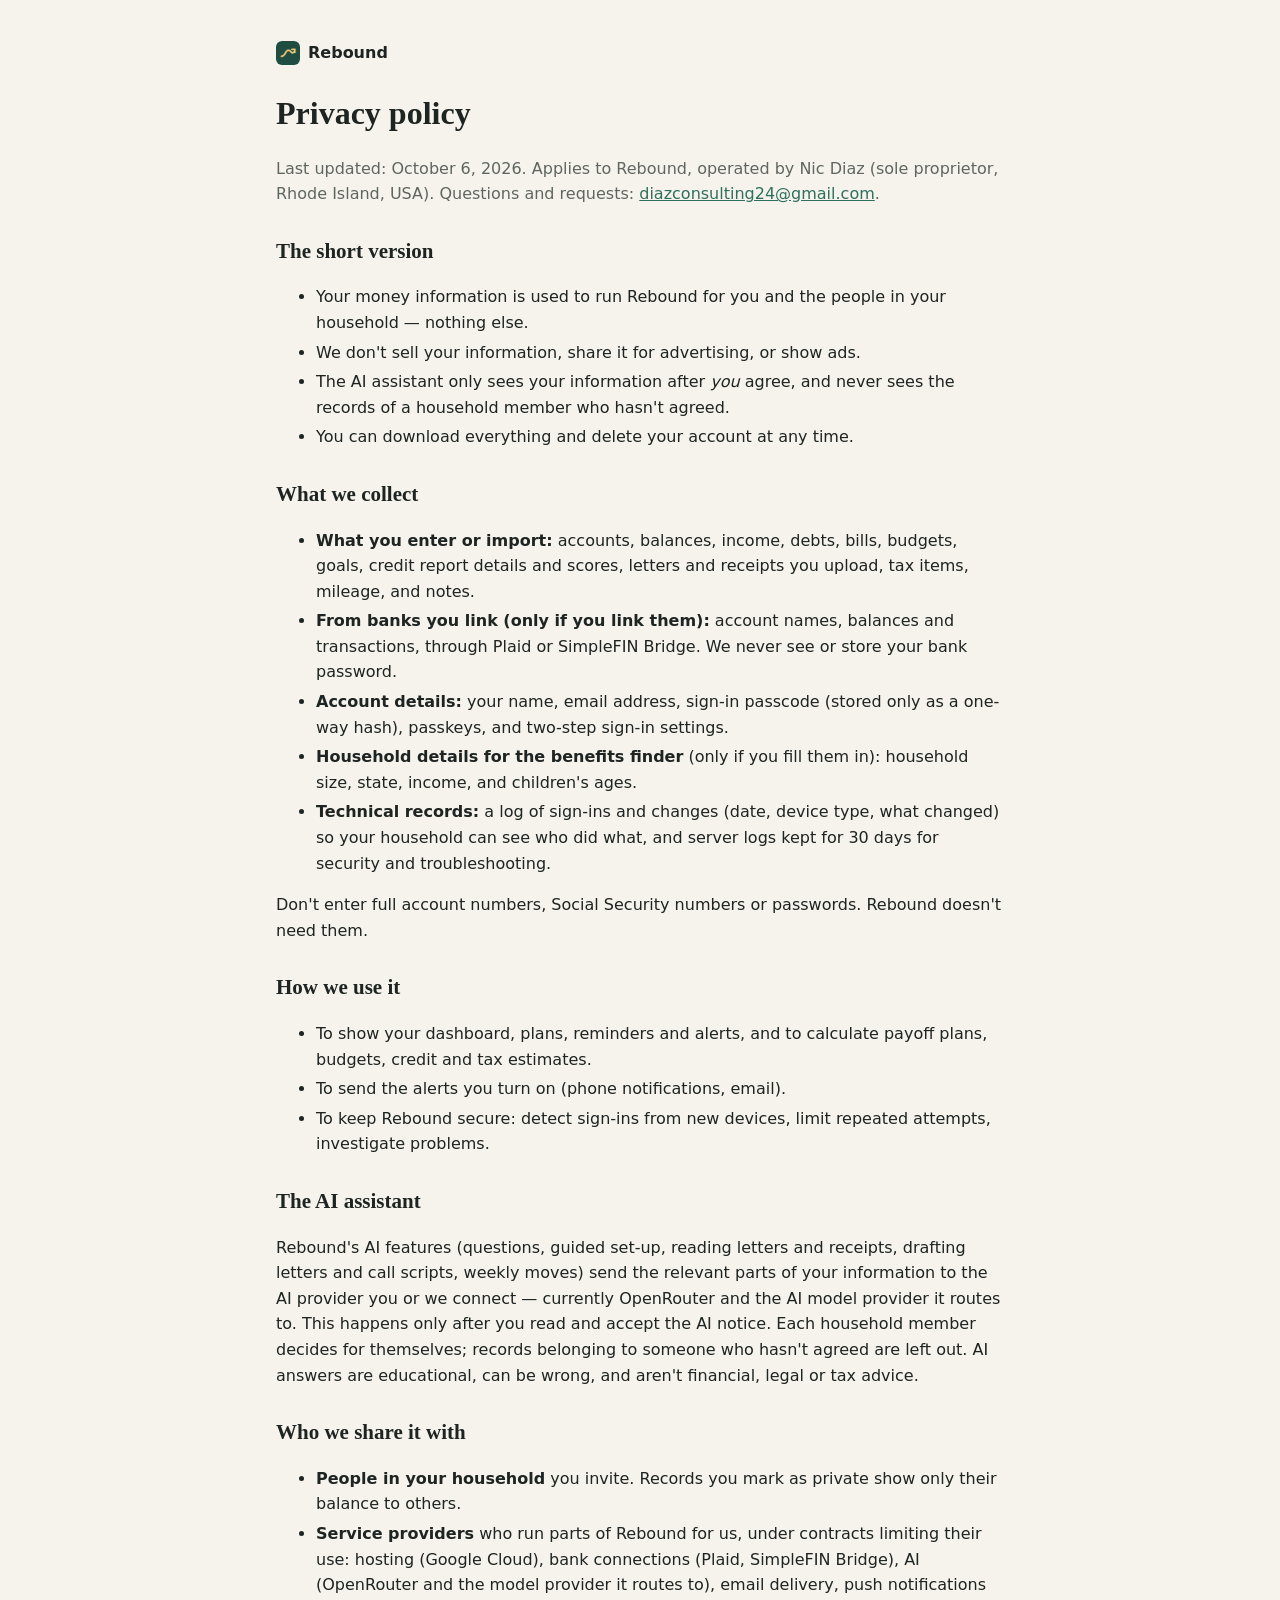
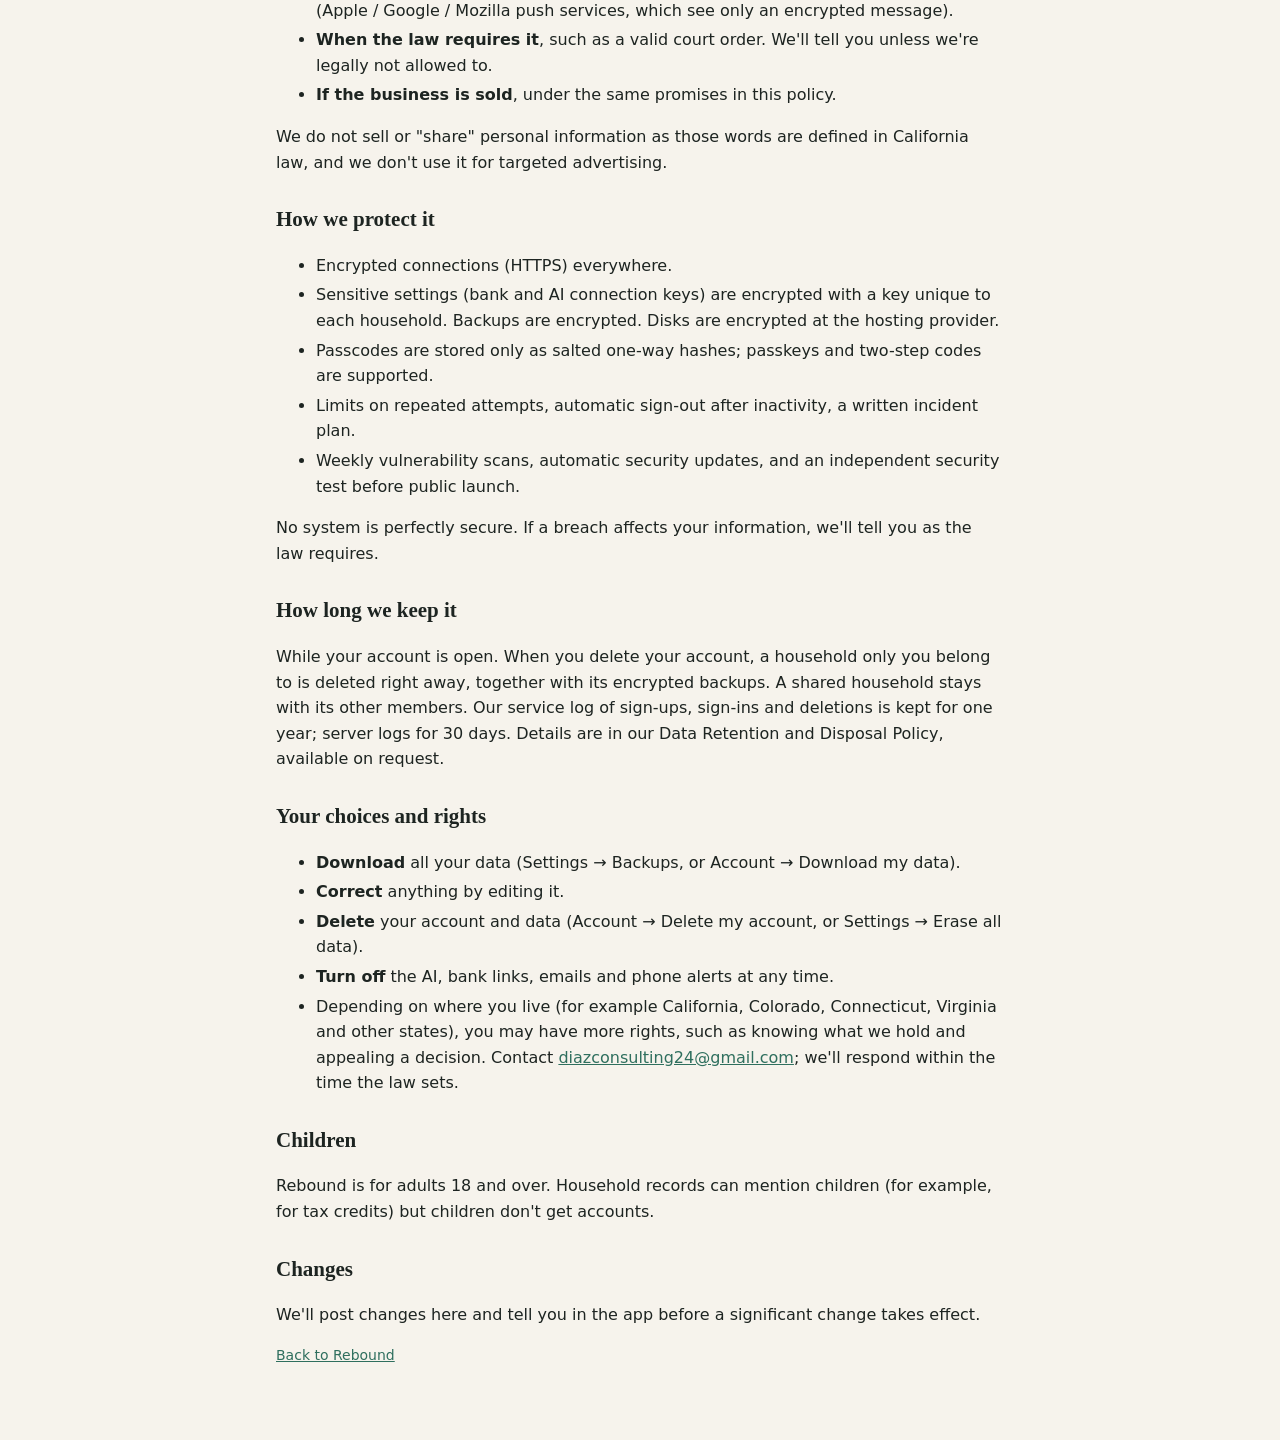
==== privacy.html @ acac7c8a "Add public privacy policy and link it from the home page Co-Authored-By: Claude Opus 5.5 <noreply@an" ====
<!doctype html>
<html lang="en">
<head>
  <meta charset="utf-8">
  <meta name="viewport" content="width=device-width, initial-scale=1">
  <meta name="theme-color" content="#1f4d42">
  <title>Privacy policy · Rebound</title>
  <link rel="icon" href="icon.png">
  <link rel="stylesheet" href="site.css">
</head>
<body class="legal-page">
<main class="legal" id="top">
  <p><a class="brand-link" href="./"><img src="icon.png" alt="" width="24" height="24" style="border-radius:6px"> Rebound</a></p>
  <h1>Privacy policy</h1>
  <p class="muted">Last updated: October 6, 2026. Applies to Rebound, operated by Nic Diaz (sole proprietor, Rhode Island, USA). Questions and requests: <a href="mailto:diazconsulting24@gmail.com">diazconsulting24@gmail.com</a>.</p>

  <h2>The short version</h2>
  <ul>
    <li>Your money information is used to run Rebound for you and the people in your household — nothing else.</li>
    <li>We don't sell your information, share it for advertising, or show ads.</li>
    <li>The AI assistant only sees your information after <em>you</em> agree, and never sees the records of a household member who hasn't agreed.</li>
    <li>You can download everything and delete your account at any time.</li>
  </ul>

  <h2>What we collect</h2>
  <ul>
    <li><strong>What you enter or import:</strong> accounts, balances, income, debts, bills, budgets, goals, credit report details and scores, letters and receipts you upload, tax items, mileage, and notes.</li>
    <li><strong>From banks you link (only if you link them):</strong> account names, balances and transactions, through Plaid or SimpleFIN Bridge. We never see or store your bank password.</li>
    <li><strong>Account details:</strong> your name, email address, sign-in passcode (stored only as a one-way hash), passkeys, and two-step sign-in settings.</li>
    <li><strong>Household details for the benefits finder</strong> (only if you fill them in): household size, state, income, and children's ages.</li>
    <li><strong>Technical records:</strong> a log of sign-ins and changes (date, device type, what changed) so your household can see who did what, and server logs kept for 30 days for security and troubleshooting.</li>
  </ul>
  <p>Don't enter full account numbers, Social Security numbers or passwords. Rebound doesn't need them.</p>

  <h2>How we use it</h2>
  <ul>
    <li>To show your dashboard, plans, reminders and alerts, and to calculate payoff plans, budgets, credit and tax estimates.</li>
    <li>To send the alerts you turn on (phone notifications, email).</li>
    <li>To keep Rebound secure: detect sign-ins from new devices, limit repeated attempts, investigate problems.</li>
  </ul>

  <h2>The AI assistant</h2>
  <p>Rebound's AI features (questions, guided set-up, reading letters and receipts, drafting letters and call scripts, weekly moves) send the relevant parts of your information to the AI provider you or we connect — currently OpenRouter and the AI model provider it routes to. This happens only after you read and accept the AI notice. Each household member decides for themselves; records belonging to someone who hasn't agreed are left out. AI answers are educational, can be wrong, and aren't financial, legal or tax advice.</p>

  <h2>Who we share it with</h2>
  <ul>
    <li><strong>People in your household</strong> you invite. Records you mark as private show only their balance to others.</li>
    <li><strong>Service providers</strong> who run parts of Rebound for us, under contracts limiting their use: hosting (Google Cloud), bank connections (Plaid, SimpleFIN Bridge), AI (OpenRouter and the model provider it routes to), email delivery, push notifications (Apple / Google / Mozilla push services, which see only an encrypted message).</li>
    <li><strong>When the law requires it</strong>, such as a valid court order. We'll tell you unless we're legally not allowed to.</li>
    <li><strong>If the business is sold</strong>, under the same promises in this policy.</li>
  </ul>
  <p>We do not sell or "share" personal information as those words are defined in California law, and we don't use it for targeted advertising.</p>

  <h2>How we protect it</h2>
  <ul>
    <li>Encrypted connections (HTTPS) everywhere.</li>
    <li>Sensitive settings (bank and AI connection keys) are encrypted with a key unique to each household. Backups are encrypted. Disks are encrypted at the hosting provider.</li>
    <li>Passcodes are stored only as salted one-way hashes; passkeys and two-step codes are supported.</li>
    <li>Limits on repeated attempts, automatic sign-out after inactivity, a written incident plan.</li>
    <li>Weekly vulnerability scans, automatic security updates, and an independent security test before public launch.</li>
  </ul>
  <p>No system is perfectly secure. If a breach affects your information, we'll tell you as the law requires.</p>

  <h2>How long we keep it</h2>
  <p>While your account is open. When you delete your account, a household only you belong to is deleted right away, together with its encrypted backups. A shared household stays with its other members. Our service log of sign-ups, sign-ins and deletions is kept for one year; server logs for 30 days. Details are in our Data Retention and Disposal Policy, available on request.</p>

  <h2>Your choices and rights</h2>
  <ul>
    <li><strong>Download</strong> all your data (Settings → Backups, or Account → Download my data).</li>
    <li><strong>Correct</strong> anything by editing it.</li>
    <li><strong>Delete</strong> your account and data (Account → Delete my account, or Settings → Erase all data).</li>
    <li><strong>Turn off</strong> the AI, bank links, emails and phone alerts at any time.</li>
    <li>Depending on where you live (for example California, Colorado, Connecticut, Virginia and other states), you may have more rights, such as knowing what we hold and appealing a decision. Contact <a href="mailto:diazconsulting24@gmail.com">diazconsulting24@gmail.com</a>; we'll respond within the time the law sets.</li>
  </ul>

  <h2>Children</h2>
  <p>Rebound is for adults 18 and over. Household records can mention children (for example, for tax credits) but children don't get accounts.</p>

  <h2>Changes</h2>
  <p>We'll post changes here and tell you in the app before a significant change takes effect.</p>
  <p class="small"><a href="./">Back to Rebound</a></p>
</main>
</body>
</html>
---- site.css ----
:root { --bg: #f6f3ec; --ink: #1d2421; --muted: #5f6661; --line: #e3ddd0; --brand-2: #2f6f5e; }
@media (prefers-color-scheme: dark) { :root { --bg: #121614; --ink: #e8ece9; --muted: #a3ada8; --line: #2c3530; --brand-2: #5fae95; } }
* { box-sizing: border-box; }
body { margin: 0; background: var(--bg); color: var(--ink); font: 16px/1.6 ui-sans-serif, -apple-system, "Segoe UI", system-ui, Roboto, Arial, sans-serif; }
.muted { color: var(--muted); } .small { font-size: 14px; }
.legal { max-width: 760px; margin: 0 auto; padding: 24px 16px 60px; }
.legal h1 { font-family: "Iowan Old Style", Palatino, Georgia, serif; font-size: 32px; margin: 12px 0 4px; }
.legal h2 { font-family: "Iowan Old Style", Palatino, Georgia, serif; font-size: 21px; margin: 28px 0 6px; }
.legal li { margin: 4px 0; }
.legal a { color: var(--brand-2); }
.legal .brand-link { display: inline-flex; align-items: center; gap: 8px; font-weight: 600; color: var(--ink); text-decoration: none; }
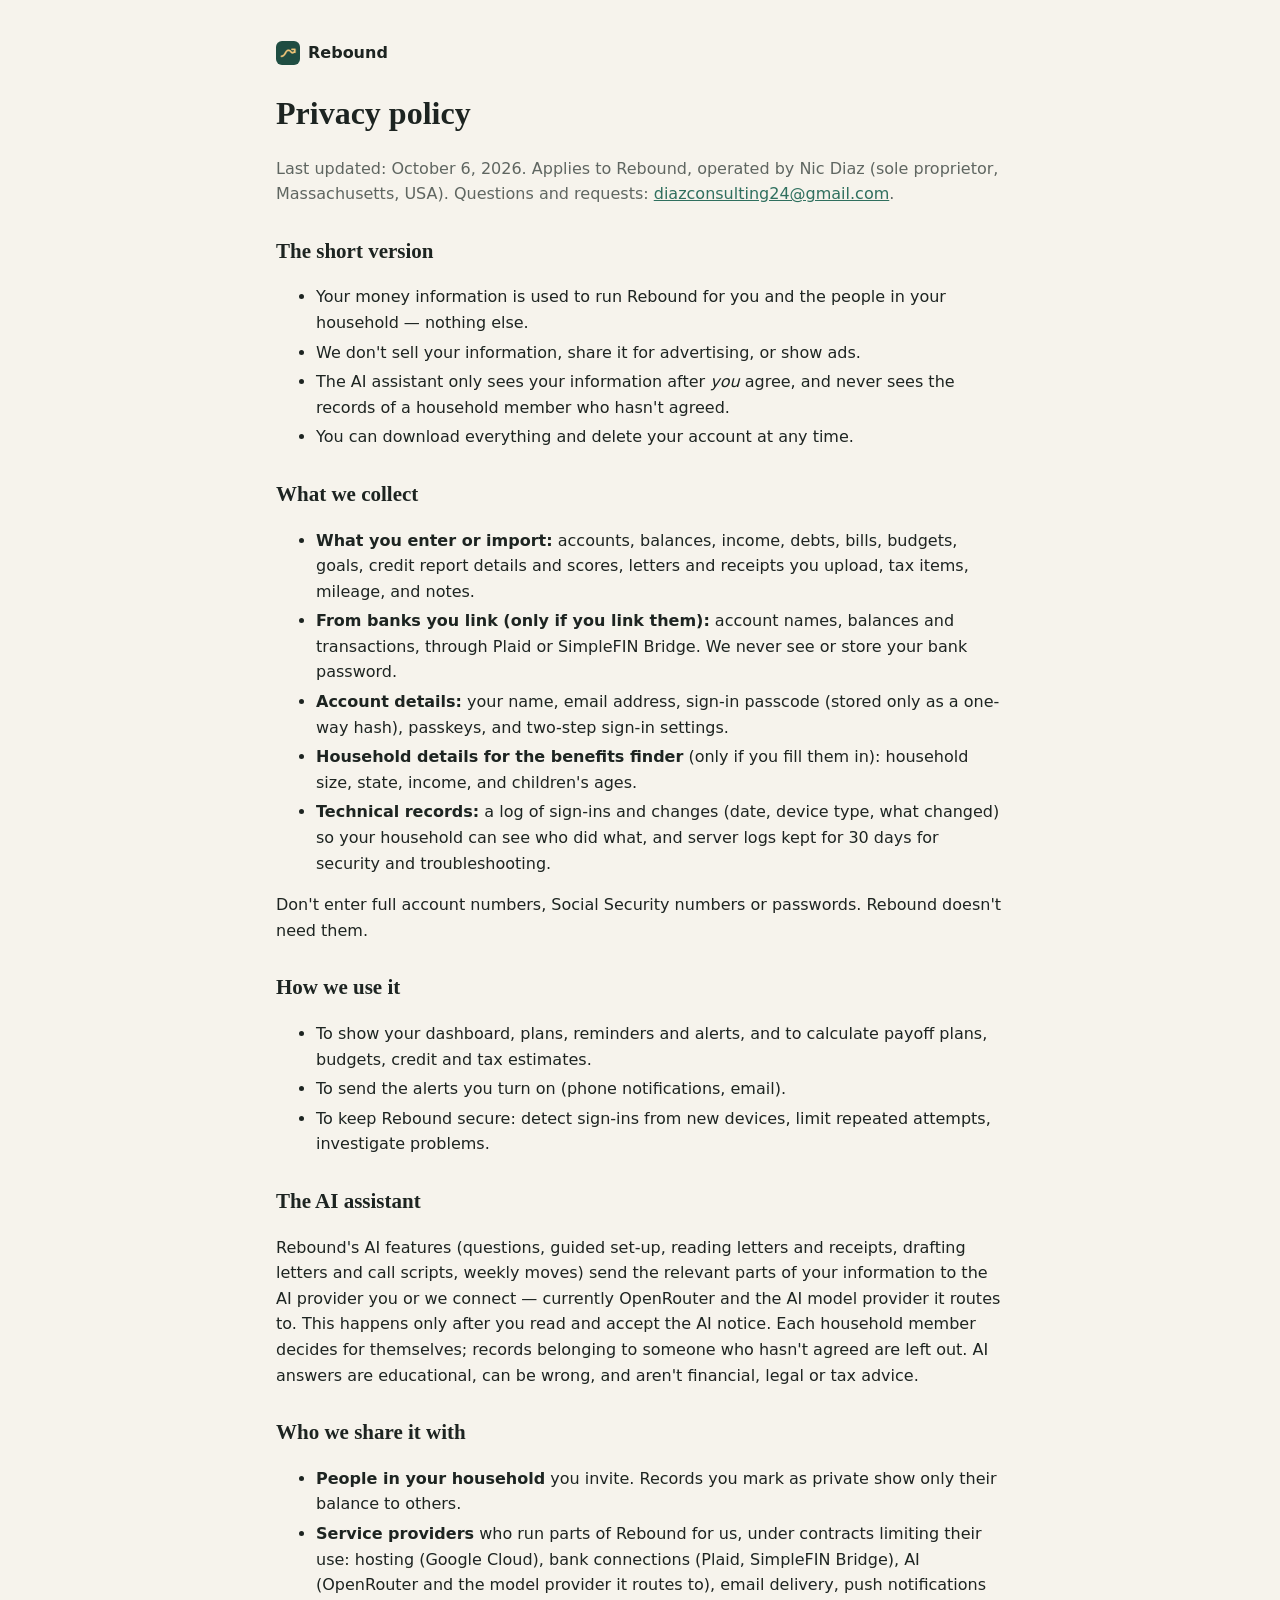
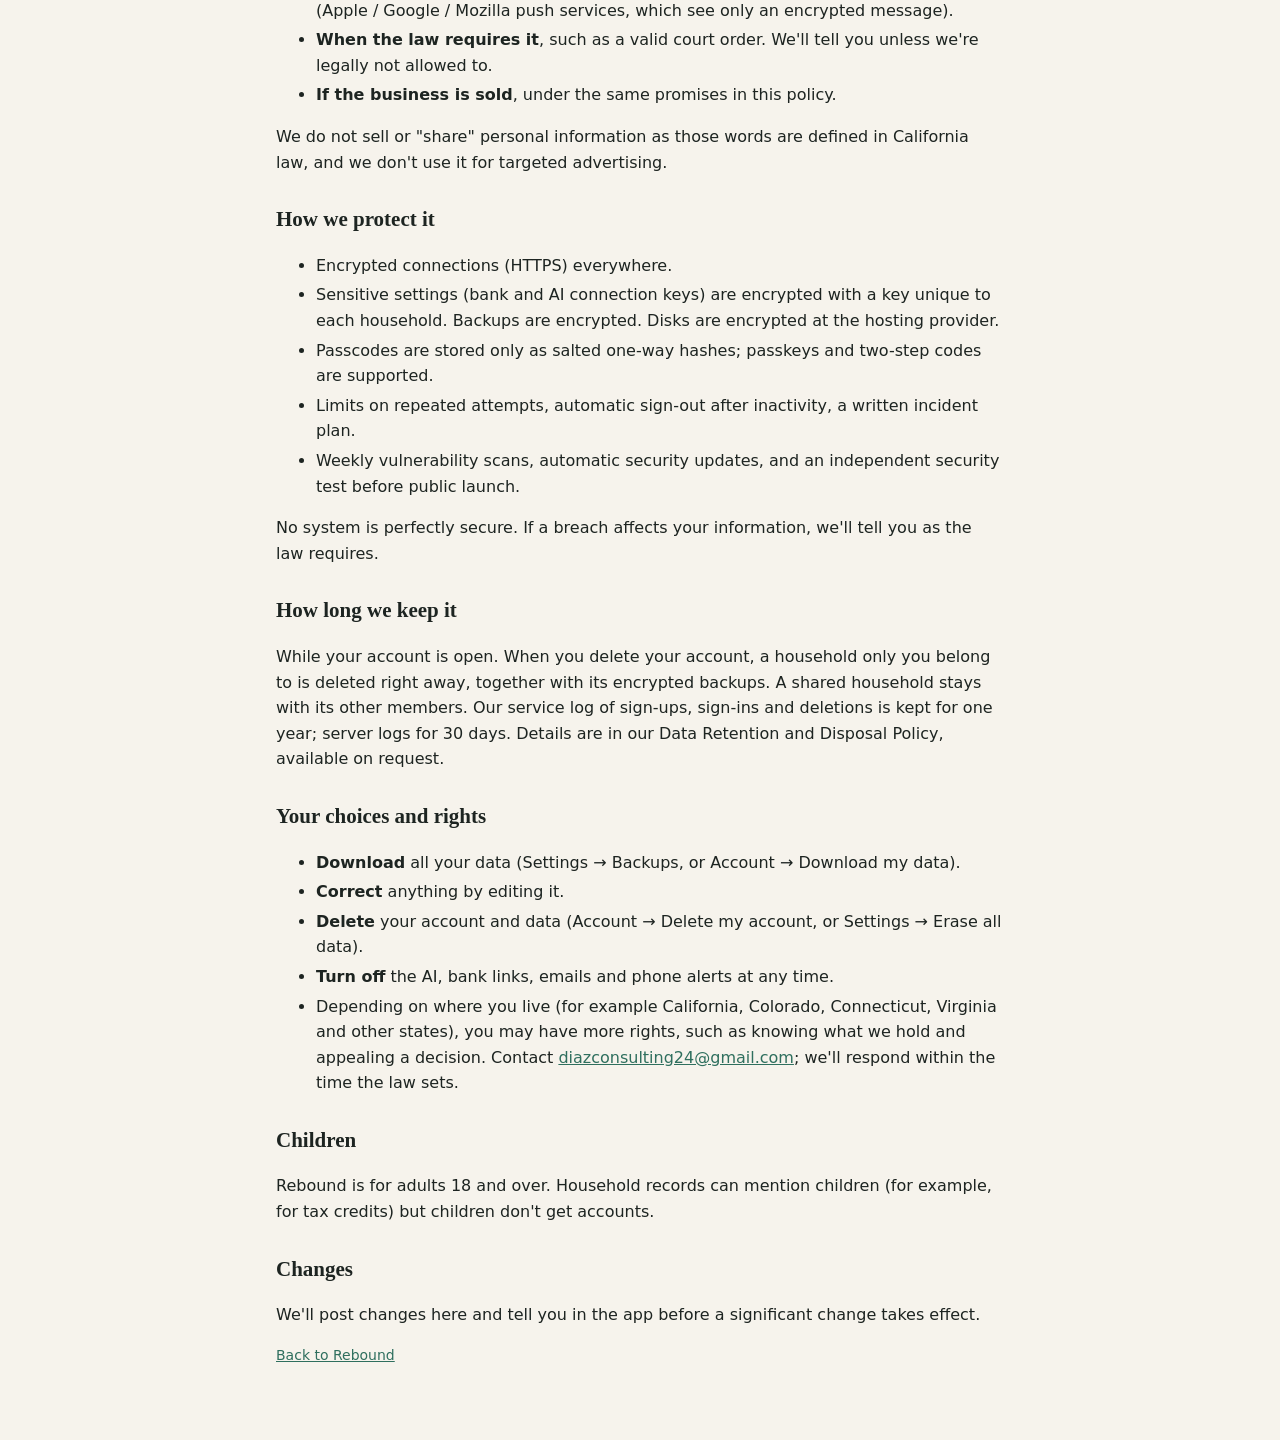
==== commit fbda4701: "Update privacy.html" ====
--- a/privacy.html
+++ b/privacy.html
@@ -12,7 +12,7 @@
 <main class="legal" id="top">
   <p><a class="brand-link" href="./"><img src="icon.png" alt="" width="24" height="24" style="border-radius:6px"> Rebound</a></p>
   <h1>Privacy policy</h1>
-  <p class="muted">Last updated: October 6, 2026. Applies to Rebound, operated by Nic Diaz (sole proprietor, Rhode Island, USA). Questions and requests: <a href="mailto:diazconsulting24@gmail.com">diazconsulting24@gmail.com</a>.</p>
+  <p class="muted">Last updated: October 6, 2026. Applies to Rebound, operated by Nic Diaz (sole proprietor, Massachusetts, USA). Questions and requests: <a href="mailto:diazconsulting24@gmail.com">diazconsulting24@gmail.com</a>.</p>
 
   <h2>The short version</h2>
   <ul>
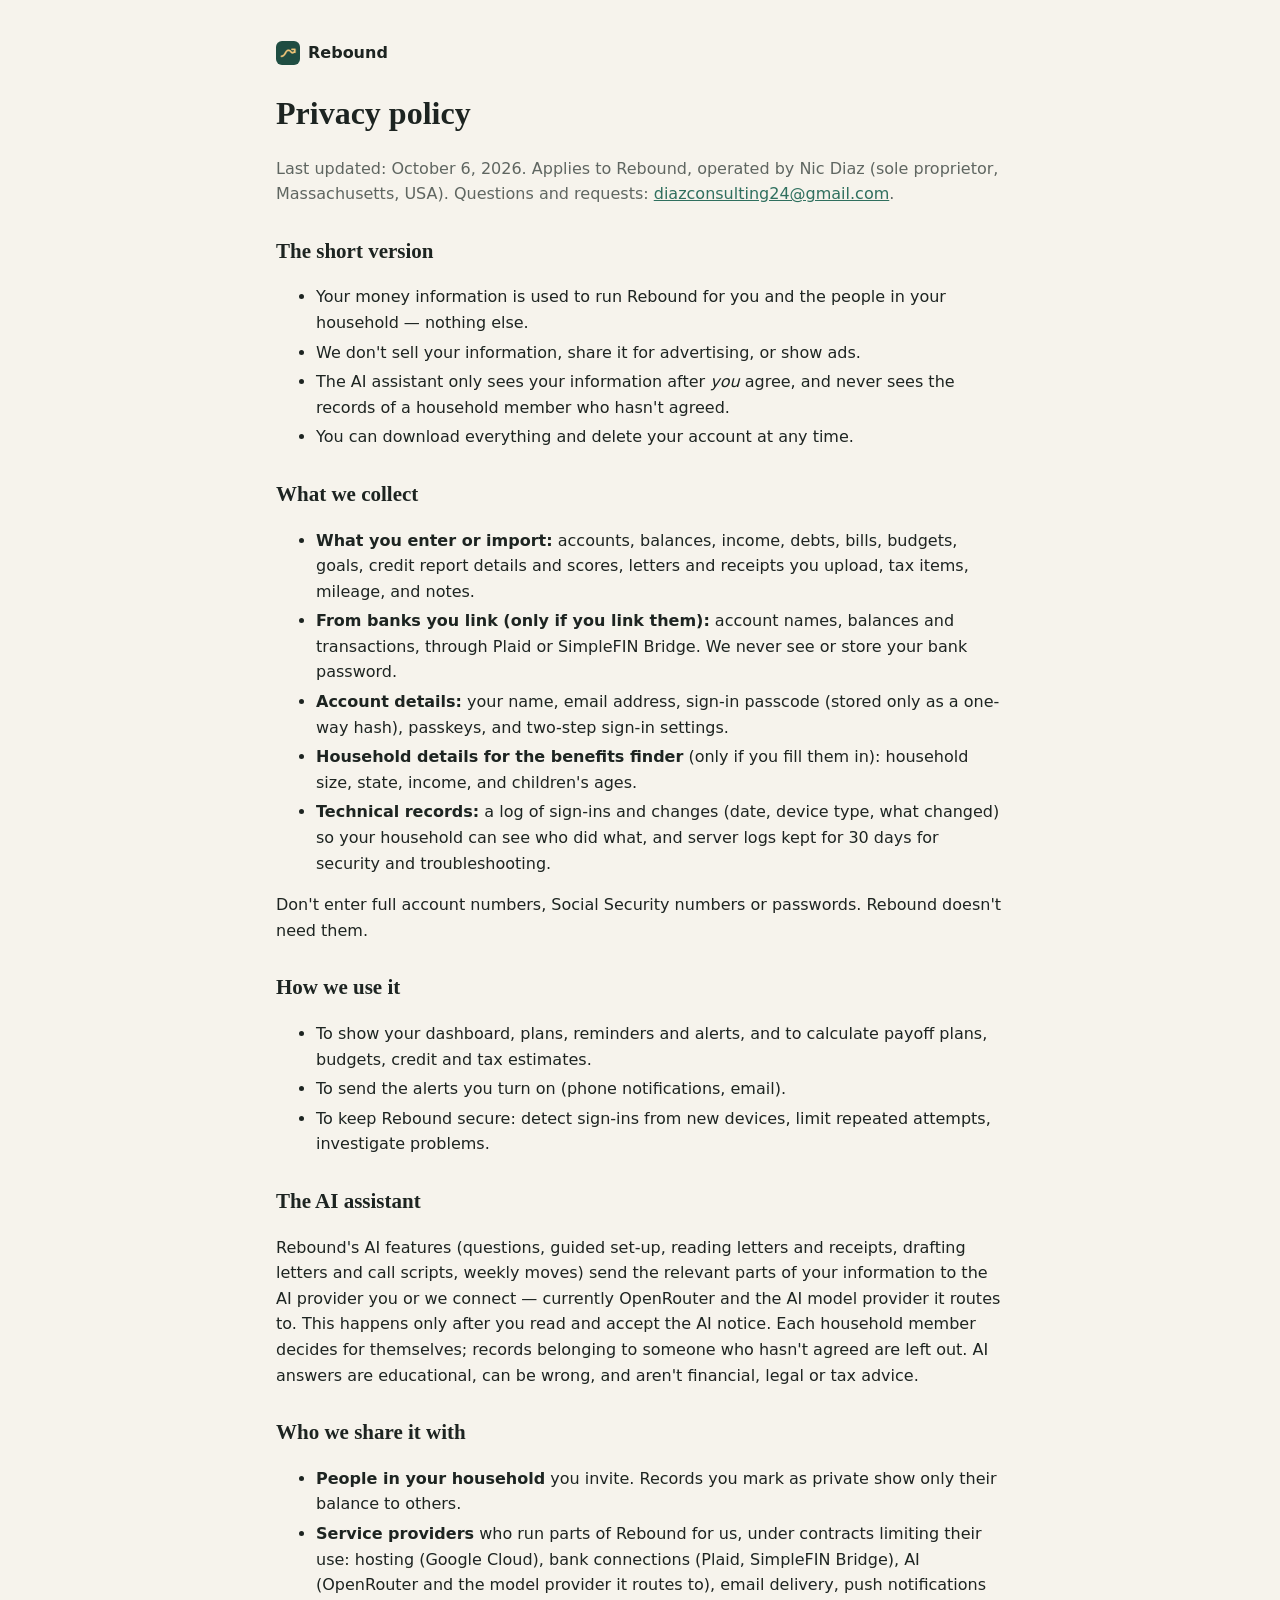
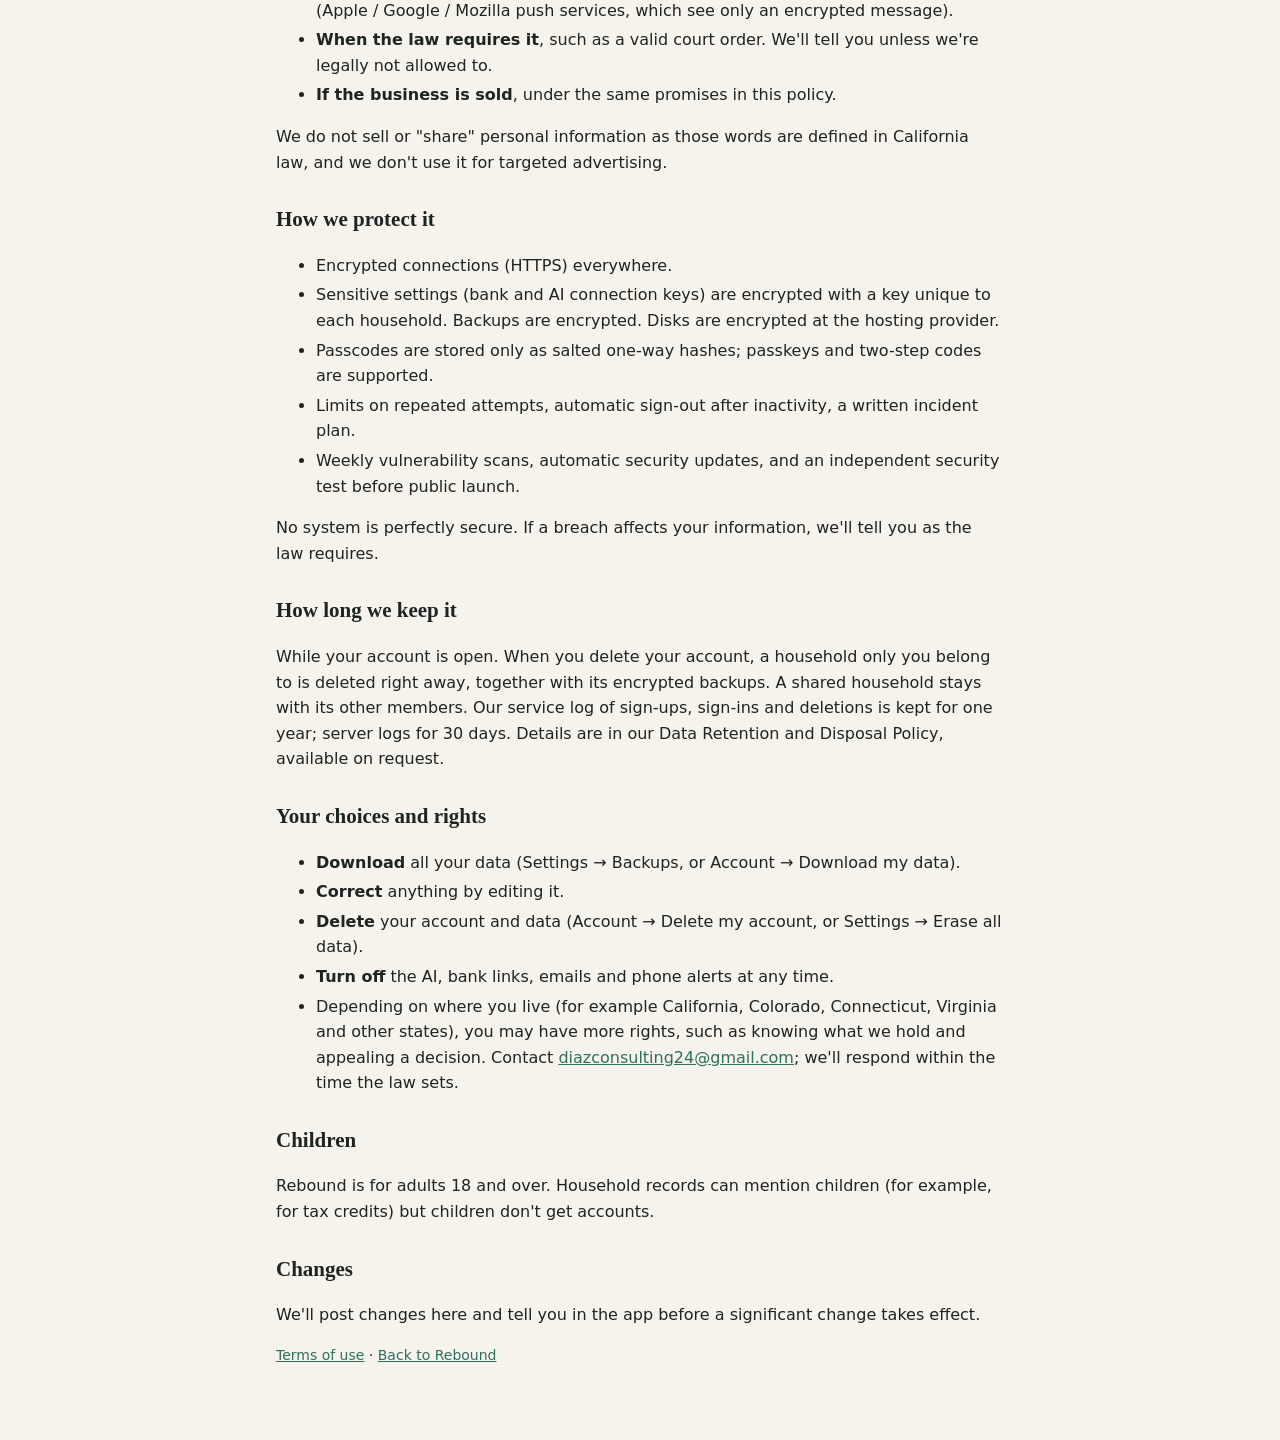
==== commit 3abcded1: "Add terms of use and link it from every page Co-Authored-By: Claude Opus 5.5 <noreply@anthropic.com>" ====
--- a/privacy.html
+++ b/privacy.html
@@ -78,7 +78,7 @@
 
   <h2>Changes</h2>
   <p>We'll post changes here and tell you in the app before a significant change takes effect.</p>
-  <p class="small"><a href="./">Back to Rebound</a></p>
+  <p class="small"><a href="terms.html">Terms of use</a> · <a href="./">Back to Rebound</a></p>
 </main>
 </body>
 </html>
